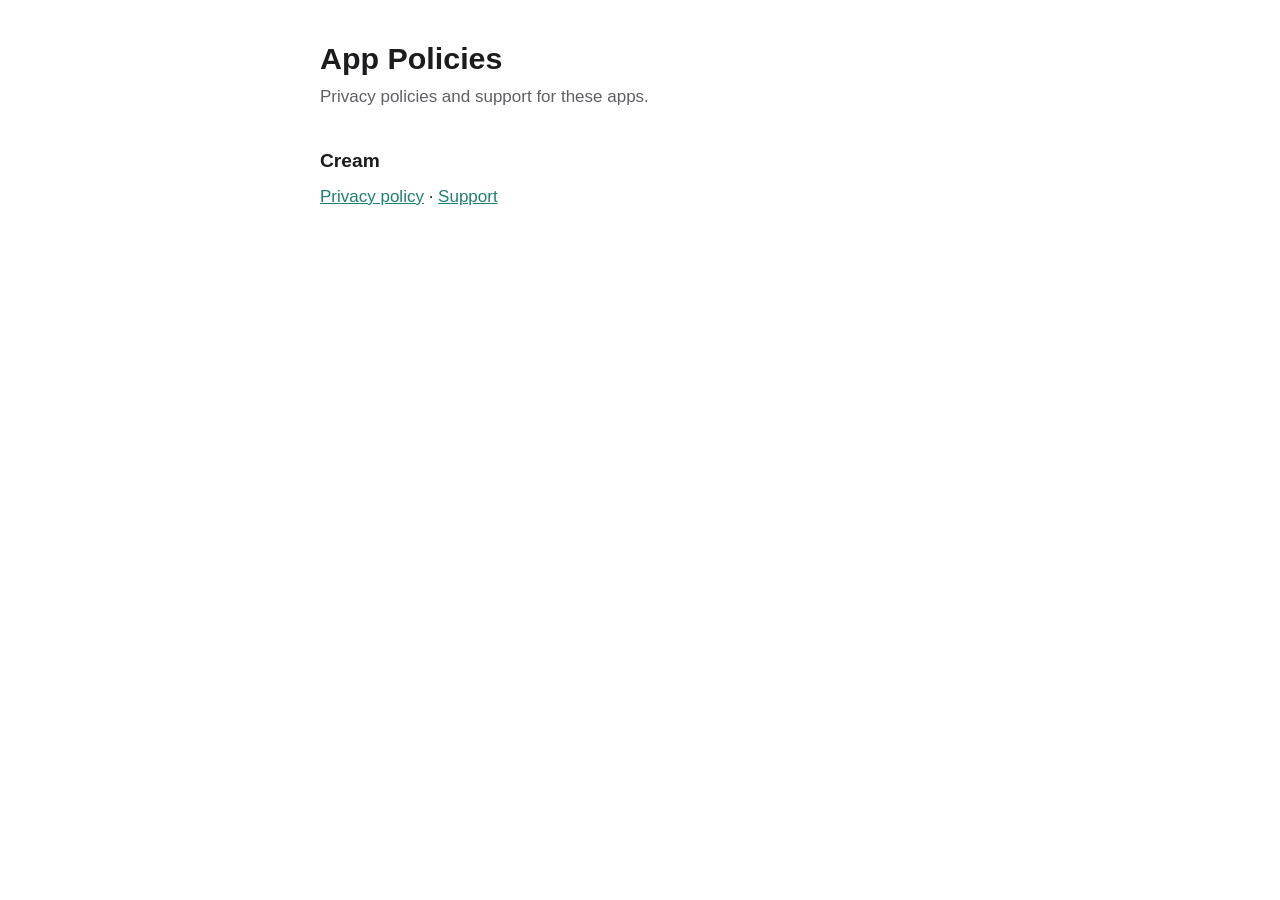
==== index.html @ 1ce4ff0e "Add Cream privacy policy and support pages" ====
<!doctype html>
<html lang="en">
<head>
<meta charset="utf-8">
<meta name="viewport" content="width=device-width, initial-scale=1">
<title>App Policies</title>
<link rel="stylesheet" href="style.css">
</head>
<body>
<main>
<h1>App Policies</h1>
<p class="meta">Privacy policies and support for these apps.</p>

<h2>Cream</h2>
<p><a href="cream/privacy/">Privacy policy</a> · <a href="cream/support/">Support</a></p>
</main>
</body>
</html>
---- style.css ----
:root {
  --text: #1c1c1e;
  --muted: #5f5f66;
  --bg: #ffffff;
  --rule: #e3e3e8;
  --accent: #1f7f70;
}
@media (prefers-color-scheme: dark) {
  :root {
    --text: #f2f2f7;
    --muted: #a1a1aa;
    --bg: #111113;
    --rule: #2c2c30;
    --accent: #2fb8a2;
  }
}
* { box-sizing: border-box; }
body {
  margin: 0;
  background: var(--bg);
  color: var(--text);
  font: 17px/1.55 -apple-system, BlinkMacSystemFont, "Segoe UI", Roboto, sans-serif;
}
main { max-width: 42rem; margin: 0 auto; padding: 2.5rem 1rem 4rem; }
h1 { font-size: 1.9rem; line-height: 1.2; margin: 0 0 .3rem; }
h2 { font-size: 1.2rem; margin: 2.2rem 0 .5rem; }
p, li { margin: .5rem 0; }
.meta { color: var(--muted); margin-bottom: 2rem; }
.summary {
  border-left: 3px solid var(--accent);
  padding: .2rem 0 .2rem 1rem;
  margin: 1.5rem 0;
}
a { color: var(--accent); }
footer { margin-top: 3rem; padding-top: 1rem; border-top: 1px solid var(--rule); color: var(--muted); font-size: .9rem; }
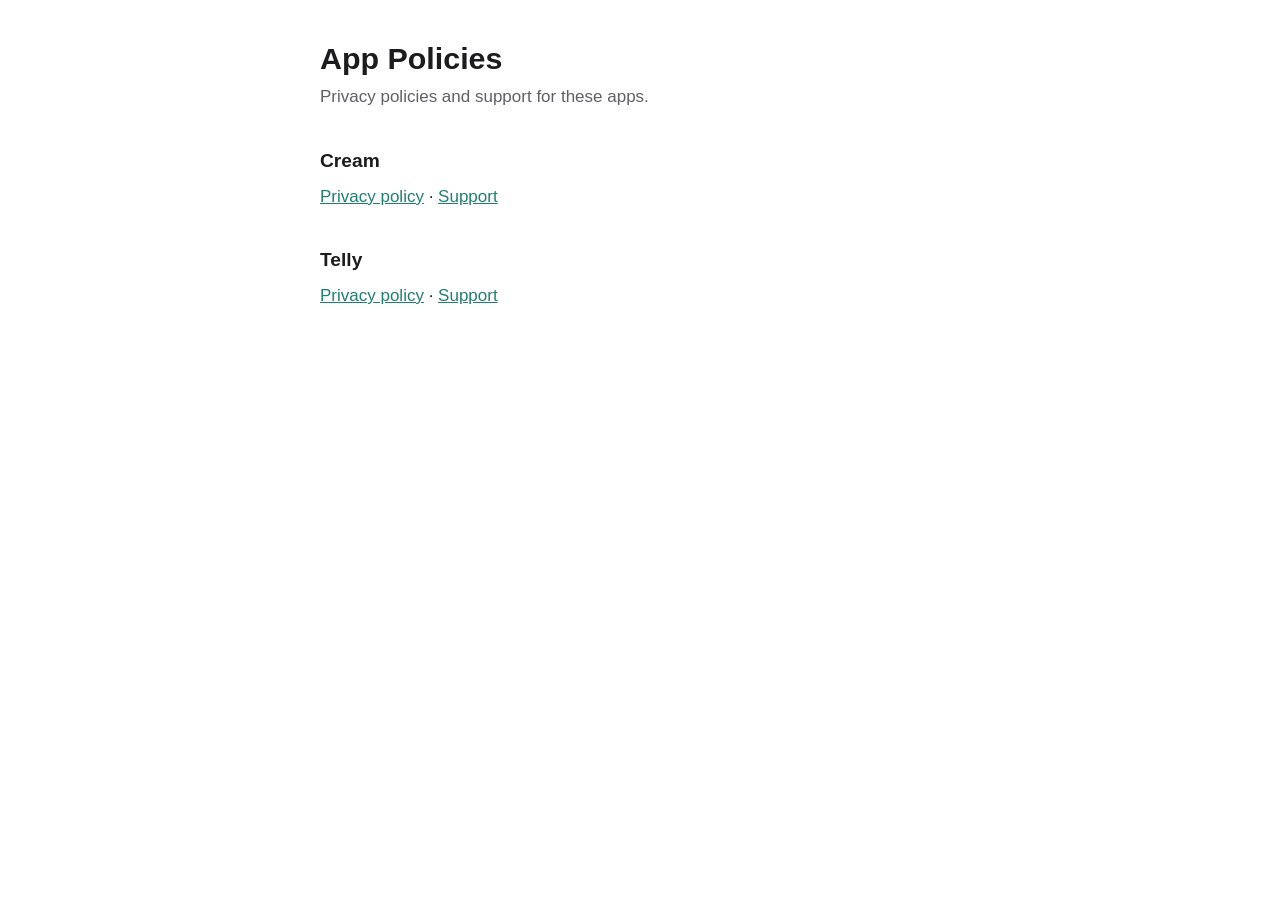
==== commit cd04d0cc: "Add Telly privacy policy and support pages under tv-remote/ The folder is named for what the app doe" ====
--- a/index.html
+++ b/index.html
@@ -13,6 +13,9 @@
 
 <h2>Cream</h2>
 <p><a href="cream/privacy/">Privacy policy</a> · <a href="cream/support/">Support</a></p>
+
+<h2>Telly</h2>
+<p><a href="tv-remote/privacy/">Privacy policy</a> · <a href="tv-remote/support/">Support</a></p>
 </main>
 </body>
 </html>
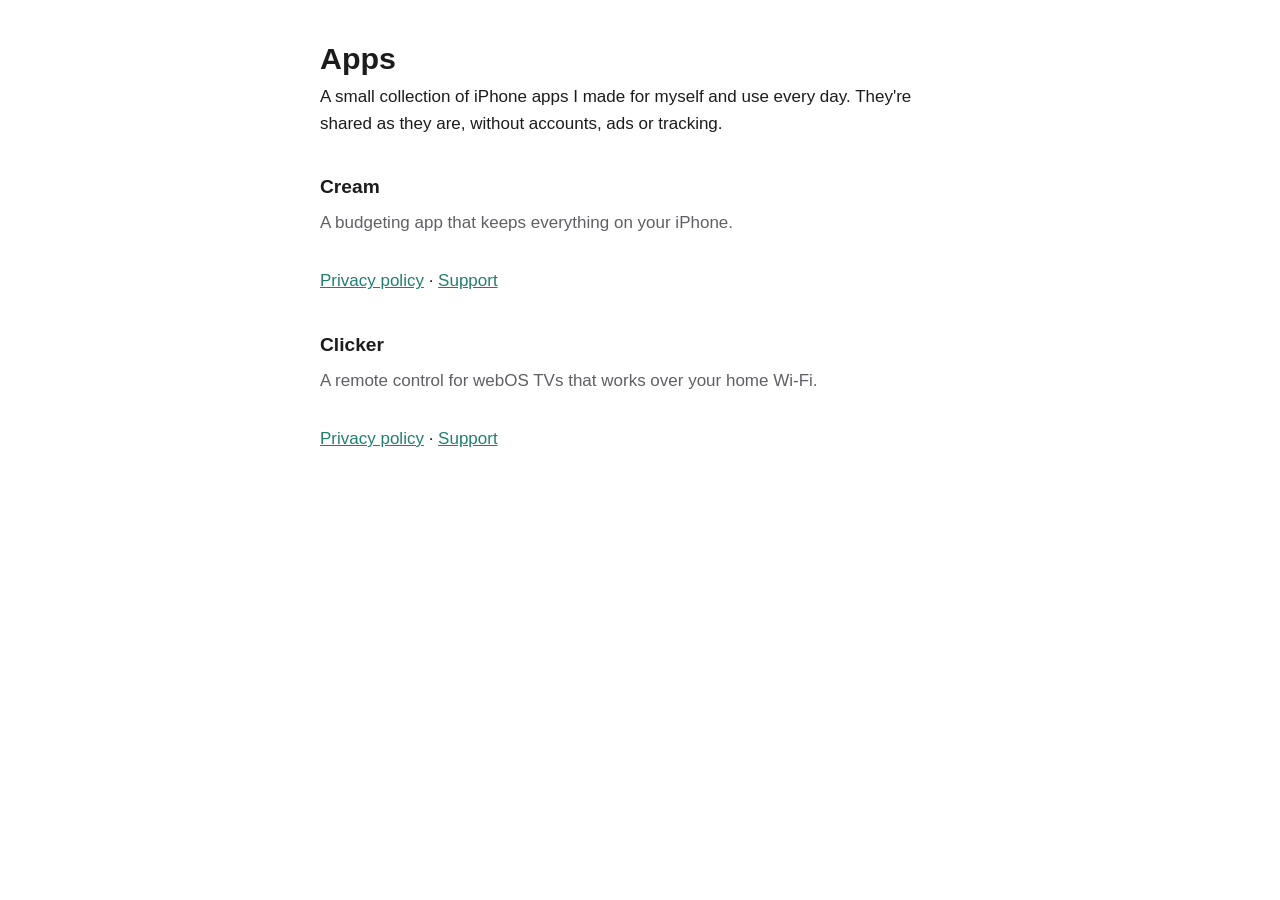
==== commit e3d0355a: "Home page describes the collection; the TV remote is now Clicker The root page says what these apps " ====
--- a/index.html
+++ b/index.html
@@ -3,18 +3,20 @@
 <head>
 <meta charset="utf-8">
 <meta name="viewport" content="width=device-width, initial-scale=1">
-<title>App Policies</title>
+<title>Apps</title>
 <link rel="stylesheet" href="style.css">
 </head>
 <body>
 <main>
-<h1>App Policies</h1>
-<p class="meta">Privacy policies and support for these apps.</p>
+<h1>Apps</h1>
+<p>A small collection of iPhone apps I made for myself and use every day. They're shared as they are, without accounts, ads or tracking.</p>
 
 <h2>Cream</h2>
+<p class="meta">A budgeting app that keeps everything on your iPhone.</p>
 <p><a href="cream/privacy/">Privacy policy</a> · <a href="cream/support/">Support</a></p>
 
-<h2>Telly</h2>
+<h2>Clicker</h2>
+<p class="meta">A remote control for webOS TVs that works over your home Wi‑Fi.</p>
 <p><a href="tv-remote/privacy/">Privacy policy</a> · <a href="tv-remote/support/">Support</a></p>
 </main>
 </body>
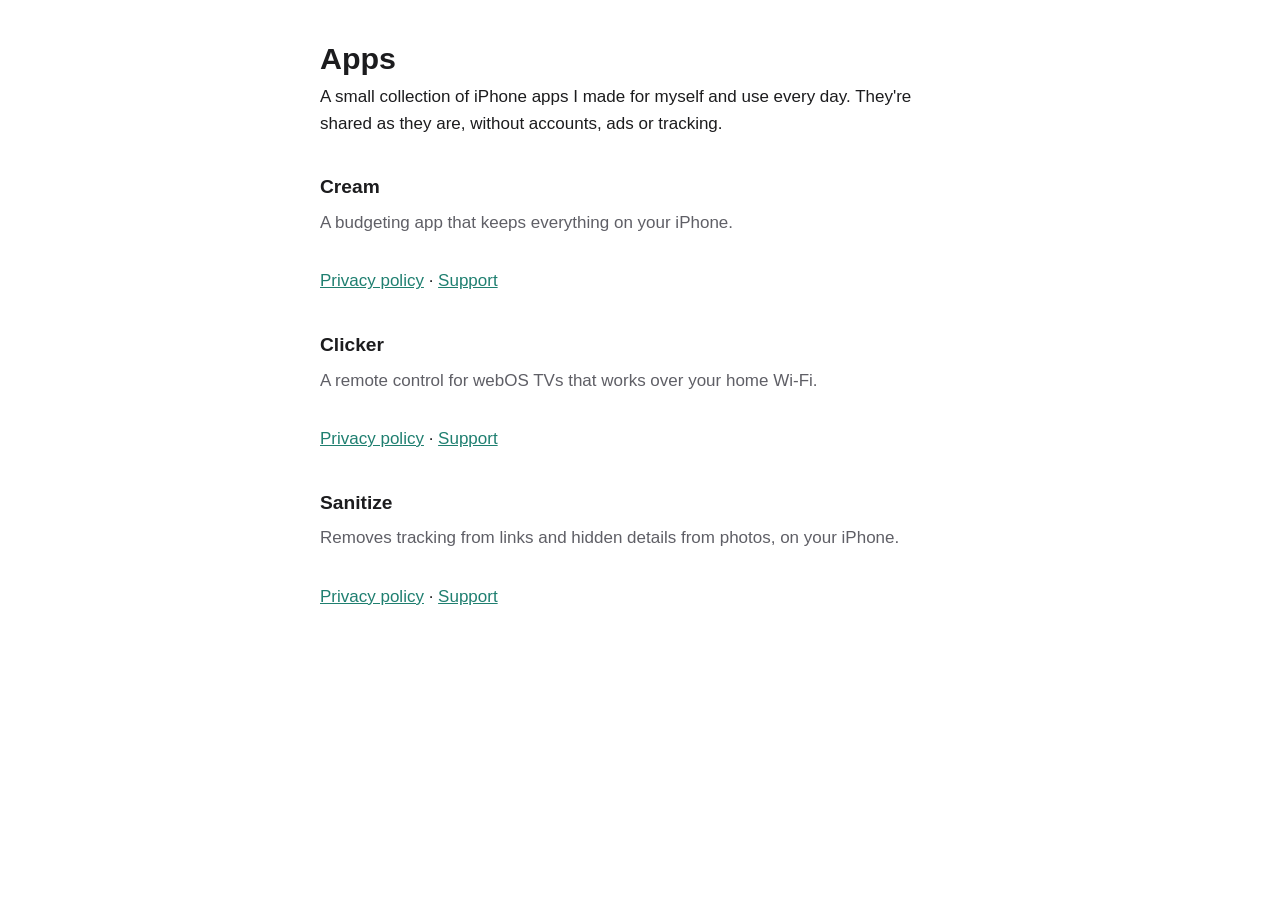
==== commit a53f48d0: "Add Sanitize privacy policy and support pages under clean-share/ The privacy page is generated from " ====
--- a/index.html
+++ b/index.html
@@ -18,6 +18,10 @@
 <h2>Clicker</h2>
 <p class="meta">A remote control for webOS TVs that works over your home Wi‑Fi.</p>
 <p><a href="tv-remote/privacy/">Privacy policy</a> · <a href="tv-remote/support/">Support</a></p>
+
+<h2>Sanitize</h2>
+<p class="meta">Removes tracking from links and hidden details from photos, on your iPhone.</p>
+<p><a href="clean-share/privacy/">Privacy policy</a> · <a href="clean-share/support/">Support</a></p>
 </main>
 </body>
 </html>
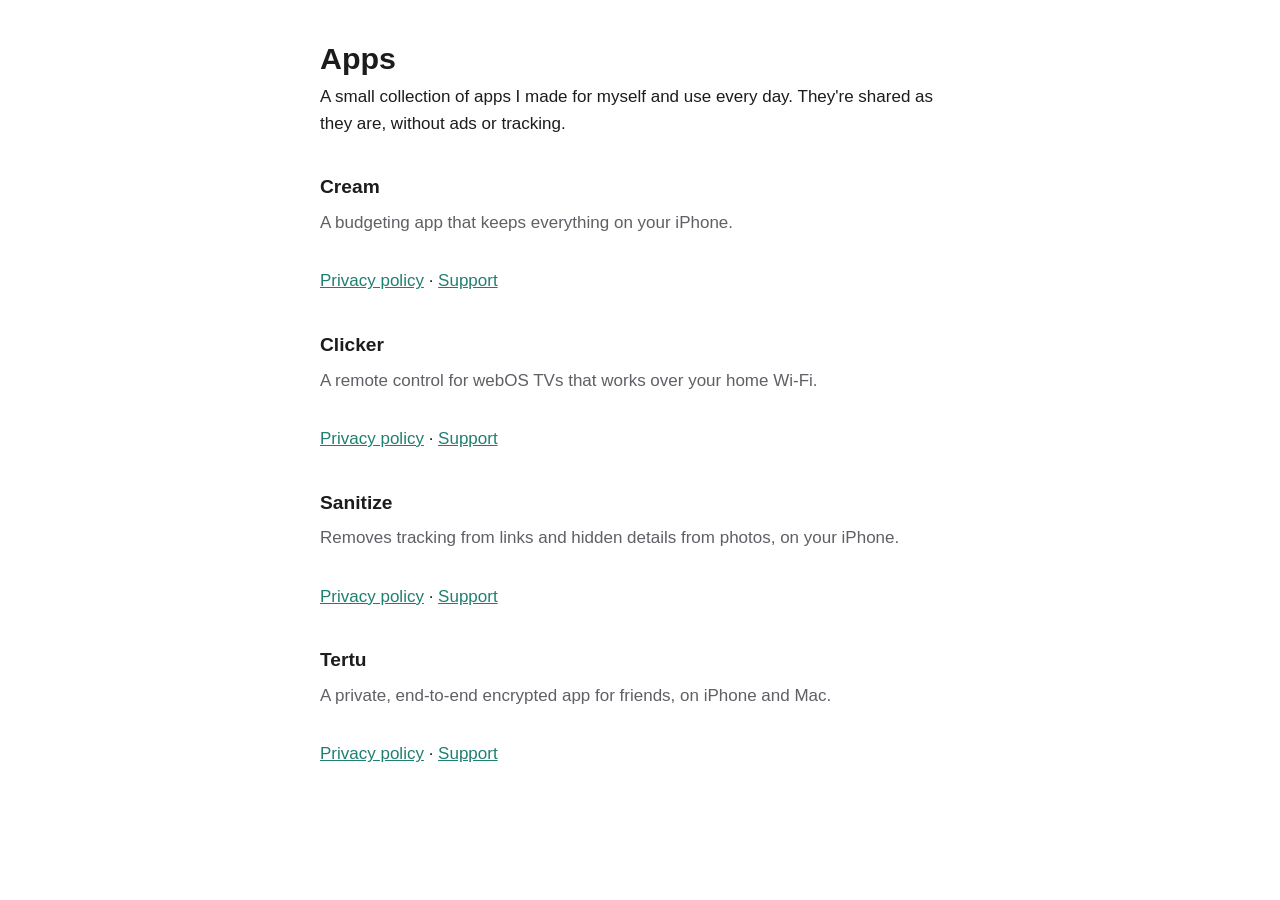
==== commit 105a9ccb: "Tertu: privacy and support pages, and Tertu on the home page and in the README" ====
--- a/index.html
+++ b/index.html
@@ -9,7 +9,7 @@
 <body>
 <main>
 <h1>Apps</h1>
-<p>A small collection of iPhone apps I made for myself and use every day. They're shared as they are, without accounts, ads or tracking.</p>
+<p>A small collection of apps I made for myself and use every day. They're shared as they are, without ads or tracking.</p>
 
 <h2>Cream</h2>
 <p class="meta">A budgeting app that keeps everything on your iPhone.</p>
@@ -22,6 +22,10 @@
 <h2>Sanitize</h2>
 <p class="meta">Removes tracking from links and hidden details from photos, on your iPhone.</p>
 <p><a href="clean-share/privacy/">Privacy policy</a> · <a href="clean-share/support/">Support</a></p>
+
+<h2>Tertu</h2>
+<p class="meta">A private, end-to-end encrypted app for friends, on iPhone and Mac.</p>
+<p><a href="tertu/privacy/">Privacy policy</a> · <a href="tertu/support/">Support</a></p>
 </main>
 </body>
 </html>
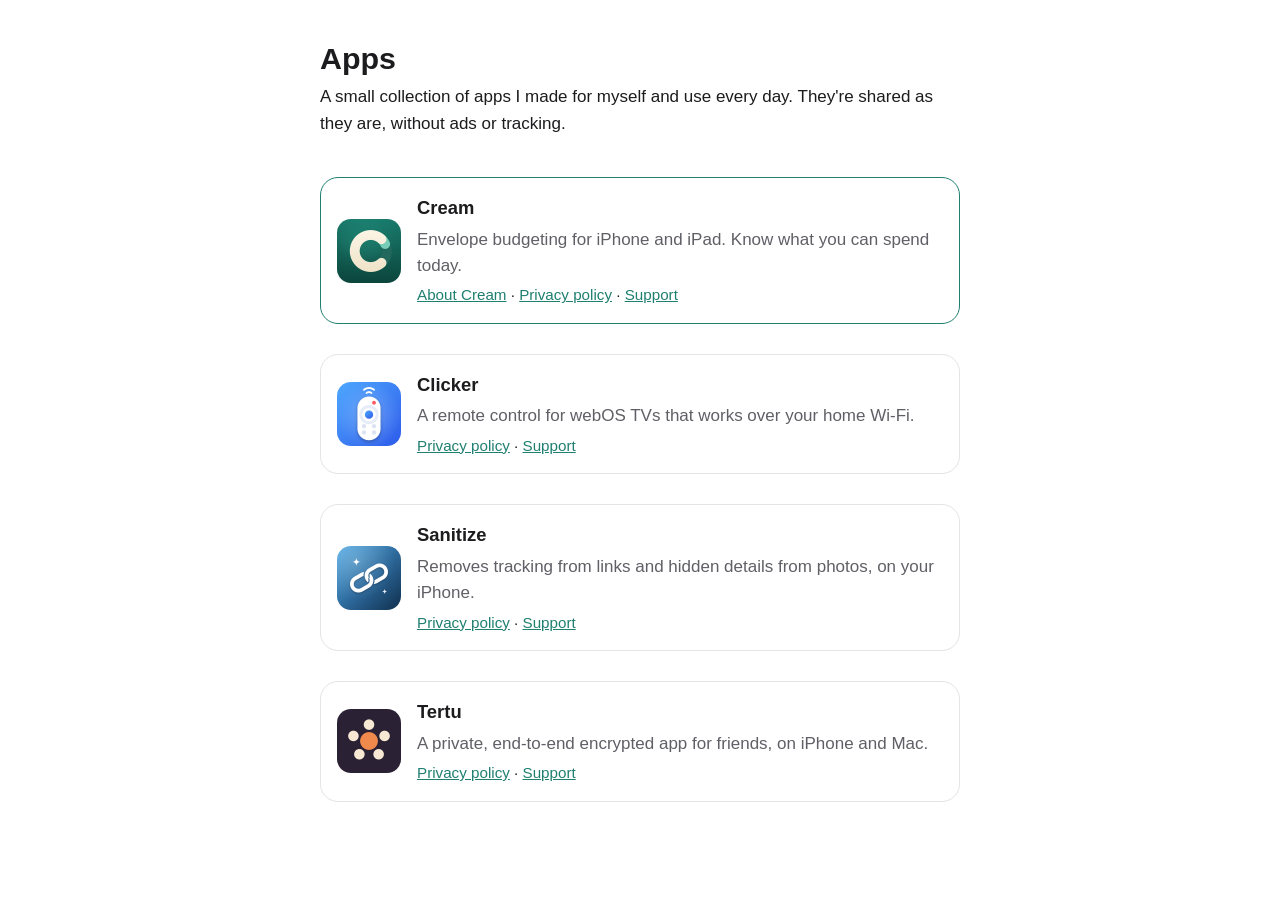
==== commit be35a97b: "Cream: product page with an interactive daily-number demo, and app cards on the home page" ====
--- a/index.html
+++ b/index.html
@@ -11,21 +11,32 @@
 <h1>Apps</h1>
 <p>A small collection of apps I made for myself and use every day. They're shared as they are, without ads or tracking.</p>
 
-<h2>Cream</h2>
-<p class="meta">A budgeting app that keeps everything on your iPhone.</p>
-<p><a href="cream/privacy/">Privacy policy</a> · <a href="cream/support/">Support</a></p>
-
-<h2>Clicker</h2>
-<p class="meta">A remote control for webOS TVs that works over your home Wi‑Fi.</p>
-<p><a href="tv-remote/privacy/">Privacy policy</a> · <a href="tv-remote/support/">Support</a></p>
-
-<h2>Sanitize</h2>
-<p class="meta">Removes tracking from links and hidden details from photos, on your iPhone.</p>
-<p><a href="clean-share/privacy/">Privacy policy</a> · <a href="clean-share/support/">Support</a></p>
-
-<h2>Tertu</h2>
-<p class="meta">A private, end-to-end encrypted app for friends, on iPhone and Mac.</p>
-<p><a href="tertu/privacy/">Privacy policy</a> · <a href="tertu/support/">Support</a></p>
+<ul class="apps">
+  <li class="app featured">
+    <img src="assets/icons/cream.png" alt="">
+    <h2><a href="cream/">Cream</a></h2>
+    <p class="meta">Envelope budgeting for iPhone and iPad. Know what you can spend today.</p>
+    <p class="links"><a href="cream/">About Cream</a> · <a href="cream/privacy/">Privacy policy</a> · <a href="cream/support/">Support</a></p>
+  </li>
+  <li class="app">
+    <img src="assets/icons/clicker.png" alt="">
+    <h2>Clicker</h2>
+    <p class="meta">A remote control for webOS TVs that works over your home Wi‑Fi.</p>
+    <p class="links"><a href="tv-remote/privacy/">Privacy policy</a> · <a href="tv-remote/support/">Support</a></p>
+  </li>
+  <li class="app">
+    <img src="assets/icons/sanitize.png" alt="">
+    <h2>Sanitize</h2>
+    <p class="meta">Removes tracking from links and hidden details from photos, on your iPhone.</p>
+    <p class="links"><a href="clean-share/privacy/">Privacy policy</a> · <a href="clean-share/support/">Support</a></p>
+  </li>
+  <li class="app">
+    <img src="assets/icons/tertu.png" alt="">
+    <h2>Tertu</h2>
+    <p class="meta">A private, end-to-end encrypted app for friends, on iPhone and Mac.</p>
+    <p class="links"><a href="tertu/privacy/">Privacy policy</a> · <a href="tertu/support/">Support</a></p>
+  </li>
+</ul>
 </main>
 </body>
 </html>
--- a/style.css
+++ b/style.css
@@ -33,3 +33,17 @@
 }
 a { color: var(--accent); }
 footer { margin-top: 3rem; padding-top: 1rem; border-top: 1px solid var(--rule); color: var(--muted); font-size: .9rem; }
+
+/* Home page app cards */
+.apps { list-style: none; padding: 0; margin: 2rem 0 0; display: grid; gap: 14px; }
+.app {
+  display: grid; grid-template-columns: 64px 1fr; gap: 4px 16px; align-items: center;
+  padding: 16px; border: 1px solid var(--rule); border-radius: 18px;
+}
+.app img { grid-row: span 3; width: 64px; height: 64px; border-radius: 22%; }
+.app h2 { margin: 0; font-size: 1.15rem; }
+.app h2 a { color: var(--text); text-decoration: none; }
+.app h2 a:hover { color: var(--accent); }
+.app .meta { margin: 0; }
+.app .links { margin: 0; font-size: .95rem; }
+.app.featured { border-color: var(--accent); }
